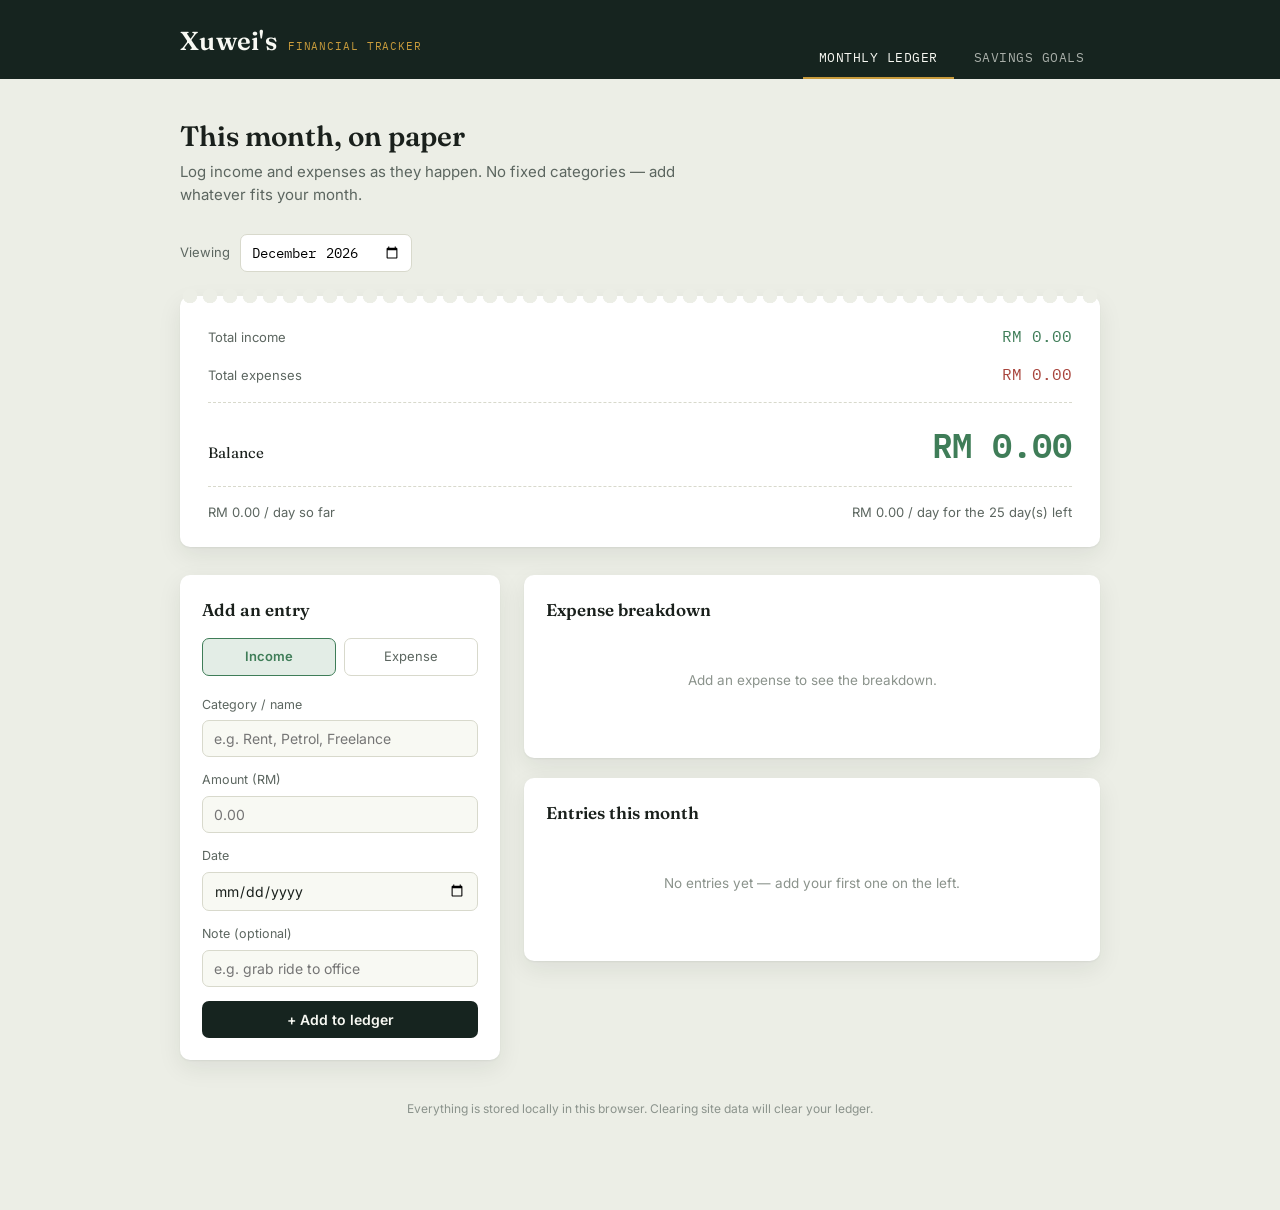
==== index.html @ 9a1a4941 "Update index.html" ====
<!DOCTYPE html>
<html lang="en">
<head>
<meta charset="UTF-8" />
<meta name="viewport" content="width=device-width, initial-scale=1.0" />
<title>Financial Tracker</title>
<meta name="description" content="A simple, self-hosted monthly budget tracker with flexible income and expenses." />
<link rel="preconnect" href="https://fonts.googleapis.com">
<link rel="preconnect" href="https://fonts.gstatic.com" crossorigin>
<link href="https://fonts.googleapis.com/css2?family=Fraunces:wght@500;600;700&family=Inter:wght@400;500;600&family=IBM+Plex+Mono:wght@400;500;600&display=swap" rel="stylesheet">
<link rel="stylesheet" href="style.css" />
</head>
<body>

<header class="topbar">
  <div class="topbar-inner">
    <div class="brand">
      <span class="brand-mark">Xuwei's</span>
      <span class="brand-sub">Financial Tracker</span>
    </div>
    <nav class="tabs">
      <a class="tab active" href="index.html">Monthly Ledger</a>
      <a class="tab" href="savings.html">Savings Goals</a>
    </nav>
  </div>
</header>

<main class="shell">
  <h1 class="page-title">This month, on paper</h1>
  <p class="page-lede">Log income and expenses as they happen. No fixed categories — add whatever fits your month.</p>

  <div class="month-picker">
    <label for="month-select" class="receipt-label">Viewing</label>
    <input type="month" id="month-select" />
  </div>

  <section class="receipt" aria-label="Monthly summary">
    <div class="receipt-row">
      <span class="receipt-label">Total income</span>
      <span class="receipt-figure income" id="total-income">RM 0.00</span>
    </div>
    <div class="receipt-row">
      <span class="receipt-label">Total expenses</span>
      <span class="receipt-figure expense" id="total-expense">RM 0.00</span>
    </div>
    <hr class="receipt-divider" />
    <div class="receipt-row">
      <span class="receipt-balance-label">Balance</span>
      <span class="receipt-balance-figure positive" id="balance-figure">RM 0.00</span>
    </div>
    <hr class="receipt-divider" />
    <div class="receipt-row">
      <span class="receipt-label" id="daily-avg">RM 0.00 / day so far</span>
      <span class="receipt-label" id="daily-left">—</span>
    </div>
  </section>

  <div class="grid-2">
    <div class="card">
      <h2 class="card-title">Add an entry</h2>
      <form id="txn-form">
        <div class="field radio-row">
          <label data-kind="income"><input type="radio" name="kind" value="income" checked /><span>Income</span></label>
          <label data-kind="expense"><input type="radio" name="kind" value="expense" /><span>Expense</span></label>
        </div>
        <div class="field">
          <label for="txn-category">Category / name</label>
          <input type="text" id="txn-category" placeholder="e.g. Rent, Petrol, Freelance" required />
        </div>
        <div class="field">
          <label for="txn-amount">Amount (RM)</label>
          <input type="number" id="txn-amount" min="0.01" step="0.01" placeholder="0.00" required />
        </div>
        <div class="field">
          <label for="txn-date">Date</label>
          <input type="date" id="txn-date" />
        </div>
        <div class="field">
          <label for="txn-note">Note (optional)</label>
          <input type="text" id="txn-note" placeholder="e.g. grab ride to office" />
        </div>
        <button type="submit" class="btn">+ Add to ledger</button>
      </form>
    </div>

    <div>
      <div class="card" style="margin-bottom:20px">
        <h2 class="card-title">Expense breakdown</h2>
        <div id="category-breakdown"></div>
      </div>

      <div class="card">
        <h2 class="card-title">Entries this month</h2>
        <ul class="ledger-list" id="ledger-list"></ul>
        <p class="empty-state" id="empty-state" style="display:none">No entries yet — add your first one on the left.</p>
      </div>
    </div>
  </div>

  <p class="footer-note">Everything is stored locally in this browser. Clearing site data will clear your ledger.</p>
</main>

<script src="app.js"></script>
</body>
</html>
---- style.css ----
/* ============================================================
   LEDGER — a personal finance tracker
   Design tokens
   ============================================================ */

:root {
  /* Color */
  --ink-900: #16241f;
  --ink-800: #1d2f28;
  --ink-700: #2c3b34;
  --paper-50: #eceee6;
  --paper-0: #f8f9f3;
  --card: #ffffff;
  --line: #d8d9cc;
  --gold-500: #c89b3c;
  --gold-600: #a97f2b;
  --green-600: #3f7d58;
  --green-100: #e3ede6;
  --brick-600: #a8443c;
  --brick-100: #f3e2df;
  --text-900: #1a201c;
  --text-600: #5c6660;
  --text-400: #8b938c;

  /* Type */
  --font-display: "Fraunces", Georgia, serif;
  --font-body: "Inter", -apple-system, BlinkMacSystemFont, sans-serif;
  --font-mono: "IBM Plex Mono", "Courier New", monospace;

  /* Layout */
  --radius: 10px;
  --shadow-card: 0 1px 2px rgba(22, 36, 31, 0.06), 0 8px 24px rgba(22, 36, 31, 0.08);
  --max-width: 960px;
}

@media (prefers-reduced-motion: reduce) {
  *, *::before, *::after {
    animation-duration: 0.001ms !important;
    transition-duration: 0.001ms !important;
  }
}

* { box-sizing: border-box; }

html { scroll-behavior: smooth; }

body {
  margin: 0;
  background: var(--paper-50);
  color: var(--text-900);
  font-family: var(--font-body);
  font-size: 15px;
  line-height: 1.5;
  -webkit-font-smoothing: antialiased;
}

::selection { background: var(--gold-500); color: var(--ink-900); }

:focus-visible {
  outline: 2px solid var(--gold-600);
  outline-offset: 2px;
}

/* ---------- Nav ---------- */

.topbar {
  background: var(--ink-900);
  color: var(--paper-0);
}

.topbar-inner {
  max-width: var(--max-width);
  margin: 0 auto;
  padding: 22px 20px 0;
  display: flex;
  flex-wrap: wrap;
  align-items: flex-end;
  justify-content: space-between;
  gap: 16px;
}

.brand {
  display: flex;
  align-items: baseline;
  gap: 10px;
  padding-bottom: 18px;
}

.brand-mark {
  font-family: var(--font-display);
  font-size: 26px;
  font-weight: 600;
  letter-spacing: 0.01em;
}

.brand-sub {
  font-family: var(--font-mono);
  font-size: 11px;
  letter-spacing: 0.08em;
  text-transform: uppercase;
  color: var(--gold-500);
}

.tabs {
  display: flex;
  gap: 4px;
}

.tab {
  font-family: var(--font-mono);
  font-size: 12.5px;
  letter-spacing: 0.04em;
  text-transform: uppercase;
  color: rgba(248, 249, 243, 0.65);
  text-decoration: none;
  padding: 10px 16px;
  border-bottom: 2px solid transparent;
  transition: color 0.15s ease, border-color 0.15s ease;
}

.tab:hover { color: var(--paper-0); }

.tab.active {
  color: var(--paper-0);
  border-bottom-color: var(--gold-500);
}

/* ---------- Shell ---------- */

.shell {
  max-width: var(--max-width);
  margin: 0 auto;
  padding: 32px 20px 80px;
}

.page-title {
  font-family: var(--font-display);
  font-size: 28px;
  font-weight: 600;
  margin: 4px 0 4px;
}

.page-lede {
  color: var(--text-600);
  margin: 0 0 28px;
  max-width: 56ch;
}

/* ---------- Receipt / ledger card (signature element) ---------- */

.receipt {
  background: var(--card);
  border-radius: var(--radius);
  box-shadow: var(--shadow-card);
  position: relative;
  padding: 28px 28px 24px;
  margin-bottom: 28px;
}

.receipt::before {
  content: "";
  position: absolute;
  top: -7px;
  left: 0;
  right: 0;
  height: 14px;
  background-image: radial-gradient(circle 7px at 10px 7px, var(--paper-50) 7px, transparent 7.5px);
  background-size: 20px 14px;
  background-repeat: repeat-x;
}

.receipt-row {
  display: flex;
  justify-content: space-between;
  align-items: baseline;
  gap: 16px;
}

.receipt-row + .receipt-row { margin-top: 14px; }

.receipt-divider {
  border: none;
  border-top: 1px dashed var(--line);
  margin: 16px 0;
}

.receipt-label {
  font-size: 13px;
  color: var(--text-600);
}

.receipt-figure {
  font-family: var(--font-mono);
  font-variant-numeric: tabular-nums;
  font-size: 16px;
}

.receipt-figure.income { color: var(--green-600); }
.receipt-figure.expense { color: var(--brick-600); }

.receipt-balance-label {
  font-family: var(--font-display);
  font-size: 15px;
  color: var(--text-900);
}

.receipt-balance-figure {
  font-family: var(--font-mono);
  font-variant-numeric: tabular-nums;
  font-size: 34px;
  font-weight: 600;
}

.receipt-balance-figure.positive { color: var(--green-600); }
.receipt-balance-figure.negative { color: var(--brick-600); }

/* ---------- Grid layout ---------- */

.grid-2 {
  display: grid;
  grid-template-columns: 320px 1fr;
  gap: 24px;
  align-items: start;
}

@media (max-width: 760px) {
  .grid-2 { grid-template-columns: 1fr; }
}

.card {
  background: var(--card);
  border-radius: var(--radius);
  box-shadow: var(--shadow-card);
  padding: 22px;
}

.card-title {
  font-family: var(--font-display);
  font-size: 17px;
  font-weight: 600;
  margin: 0 0 16px;
}

/* ---------- Forms ---------- */

.field { margin-bottom: 14px; }

.field label {
  display: block;
  font-size: 12.5px;
  color: var(--text-600);
  margin-bottom: 6px;
}

.field input,
.field select {
  width: 100%;
  padding: 9px 11px;
  border: 1px solid var(--line);
  border-radius: 7px;
  background: var(--paper-0);
  font-family: var(--font-body);
  font-size: 14px;
  color: var(--text-900);
}

.field input:focus,
.field select:focus {
  border-color: var(--gold-600);
}

.radio-row {
  display: flex;
  gap: 8px;
}

.radio-row label {
  flex: 1;
  text-align: center;
  padding: 8px 10px;
  border: 1px solid var(--line);
  border-radius: 7px;
  font-size: 13px;
  cursor: pointer;
  color: var(--text-600);
  transition: all 0.12s ease;
}

.radio-row input { display: none; }

.radio-row input:checked + span { font-weight: 600; }

.radio-row label:has(input:checked)[data-kind="income"] {
  background: var(--green-100);
  border-color: var(--green-600);
  color: var(--green-600);
}

.radio-row label:has(input:checked)[data-kind="expense"] {
  background: var(--brick-100);
  border-color: var(--brick-600);
  color: var(--brick-600);
}

.btn {
  display: inline-flex;
  align-items: center;
  justify-content: center;
  gap: 6px;
  width: 100%;
  padding: 10px 16px;
  border-radius: 7px;
  border: none;
  background: var(--ink-900);
  color: var(--paper-0);
  font-family: var(--font-body);
  font-size: 14px;
  font-weight: 600;
  cursor: pointer;
  transition: background 0.15s ease, transform 0.05s ease;
}

.btn:hover { background: var(--ink-700); }
.btn:active { transform: translateY(1px); }

.btn-ghost {
  background: transparent;
  color: var(--text-600);
  border: 1px solid var(--line);
}

.btn-ghost:hover { background: var(--paper-50); color: var(--text-900); }

/* ---------- Ledger list ---------- */

.ledger-list {
  list-style: none;
  margin: 0;
  padding: 0;
}

.ledger-item {
  display: grid;
  grid-template-columns: 1fr auto auto;
  align-items: center;
  gap: 14px;
  padding: 12px 0;
  border-bottom: 1px solid var(--line);
}

.ledger-item:last-child { border-bottom: none; }

.ledger-main {
  min-width: 0;
}

.ledger-category {
  font-weight: 600;
  font-size: 14px;
}

.ledger-meta {
  font-size: 12px;
  color: var(--text-400);
  font-family: var(--font-mono);
}

.ledger-amount {
  font-family: var(--font-mono);
  font-variant-numeric: tabular-nums;
  font-size: 14.5px;
  white-space: nowrap;
}

.ledger-amount.income { color: var(--green-600); }
.ledger-amount.expense { color: var(--brick-600); }

.ledger-delete {
  background: none;
  border: none;
  color: var(--text-400);
  cursor: pointer;
  font-size: 16px;
  line-height: 1;
  padding: 4px 6px;
  border-radius: 5px;
}

.ledger-delete:hover { color: var(--brick-600); background: var(--brick-100); }

.empty-state {
  text-align: center;
  padding: 32px 16px;
  color: var(--text-400);
  font-size: 13.5px;
}

/* ---------- Breakdown bars ---------- */

.bar-row { margin-bottom: 12px; }

.bar-row:last-child { margin-bottom: 0; }

.bar-label-row {
  display: flex;
  justify-content: space-between;
  font-size: 13px;
  margin-bottom: 5px;
}

.bar-label-row .amt {
  font-family: var(--font-mono);
  font-variant-numeric: tabular-nums;
  color: var(--text-600);
}

.bar-track {
  height: 7px;
  background: var(--paper-50);
  border-radius: 4px;
  overflow: hidden;
}

.bar-fill {
  height: 100%;
  background: var(--gold-500);
  border-radius: 4px;
  transition: width 0.3s ease;
}

/* ---------- Goal jars ---------- */

.goal-grid {
  display: grid;
  grid-template-columns: repeat(auto-fill, minmax(260px, 1fr));
  gap: 20px;
}

.goal-card {
  background: var(--card);
  border-radius: var(--radius);
  box-shadow: var(--shadow-card);
  padding: 22px;
  position: relative;
}

.goal-head {
  display: flex;
  justify-content: space-between;
  align-items: flex-start;
  margin-bottom: 14px;
}

.goal-name {
  font-family: var(--font-display);
  font-size: 17px;
  font-weight: 600;
}

.goal-jar {
  height: 12px;
  background: var(--paper-50);
  border-radius: 6px;
  overflow: hidden;
  margin: 12px 0 14px;
  border: 1px solid var(--line);
}

.goal-jar-fill {
  height: 100%;
  background: linear-gradient(90deg, var(--gold-500), var(--green-600));
  transition: width 0.4s ease;
}

.goal-stats {
  display: grid;
  grid-template-columns: 1fr 1fr;
  gap: 10px 16px;
  font-size: 12.5px;
}

.goal-stat-label { color: var(--text-400); margin-bottom: 2px; }

.goal-stat-value {
  font-family: var(--font-mono);
  font-variant-numeric: tabular-nums;
  font-size: 14px;
}

/* ---------- Month picker ---------- */

.month-picker {
  display: flex;
  align-items: center;
  gap: 10px;
  margin-bottom: 24px;
}

.month-picker input {
  padding: 8px 10px;
  border: 1px solid var(--line);
  border-radius: 7px;
  background: var(--card);
  font-family: var(--font-mono);
  font-size: 13.5px;
}

/* ---------- Footer ---------- */

.footer-note {
  text-align: center;
  color: var(--text-400);
  font-size: 12px;
  margin-top: 40px;
}
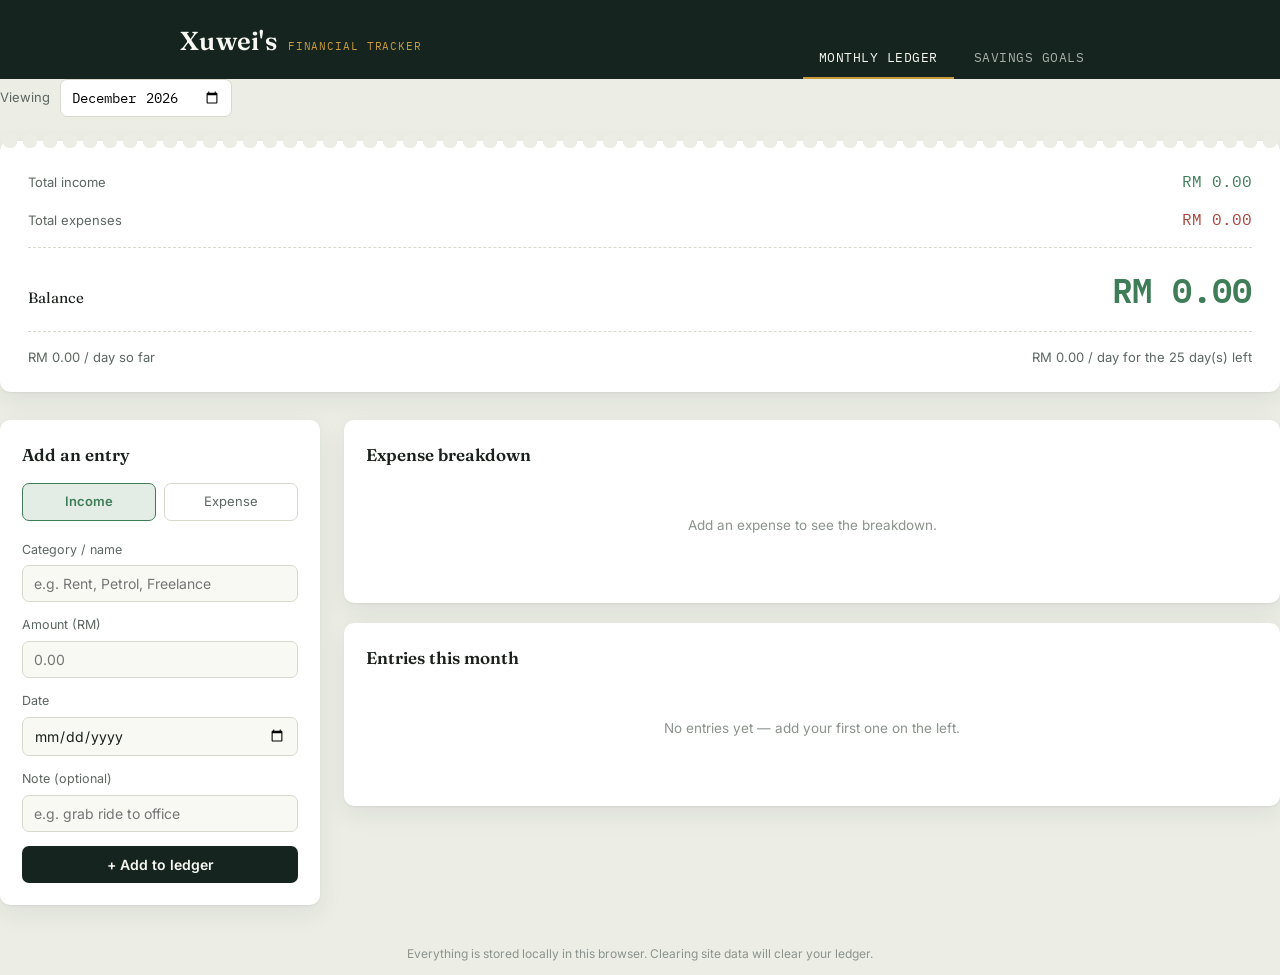
==== commit 776693ef: "Update index.html" ====
--- a/index.html
+++ b/index.html
@@ -24,10 +24,6 @@
     </nav>
   </div>
 </header>
-
-<main class="shell">
-  <h1 class="page-title">This month, on paper</h1>
-  <p class="page-lede">Log income and expenses as they happen. No fixed categories — add whatever fits your month.</p>
 
   <div class="month-picker">
     <label for="month-select" class="receipt-label">Viewing</label>
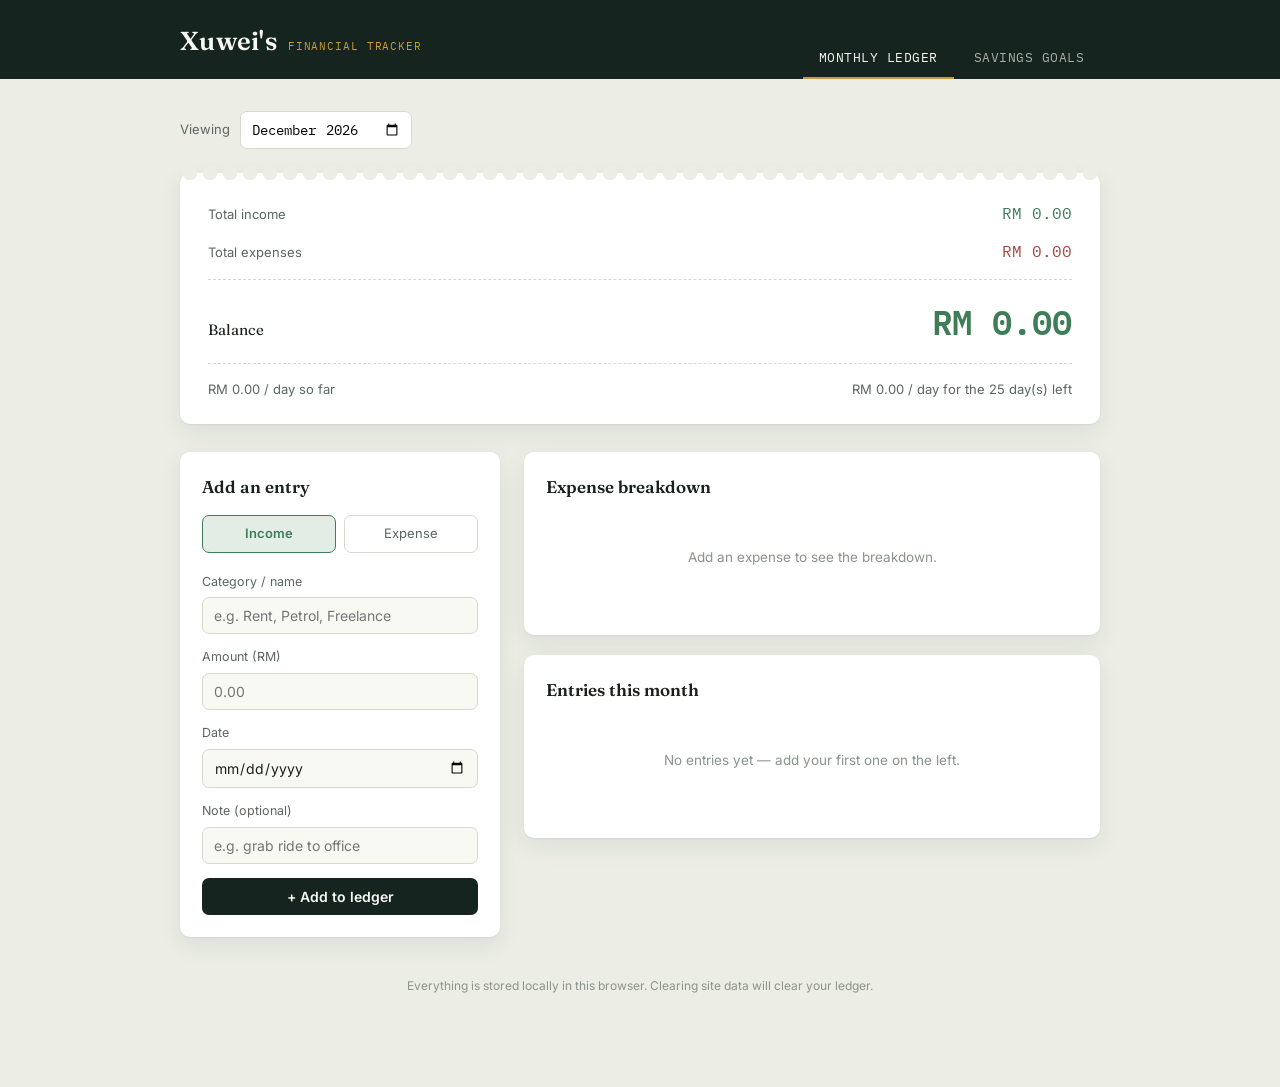
==== commit 79a588b7: "Update index.html" ====
--- a/index.html
+++ b/index.html
@@ -24,7 +24,7 @@
     </nav>
   </div>
 </header>
-
+<main class="shell">
   <div class="month-picker">
     <label for="month-select" class="receipt-label">Viewing</label>
     <input type="month" id="month-select" />
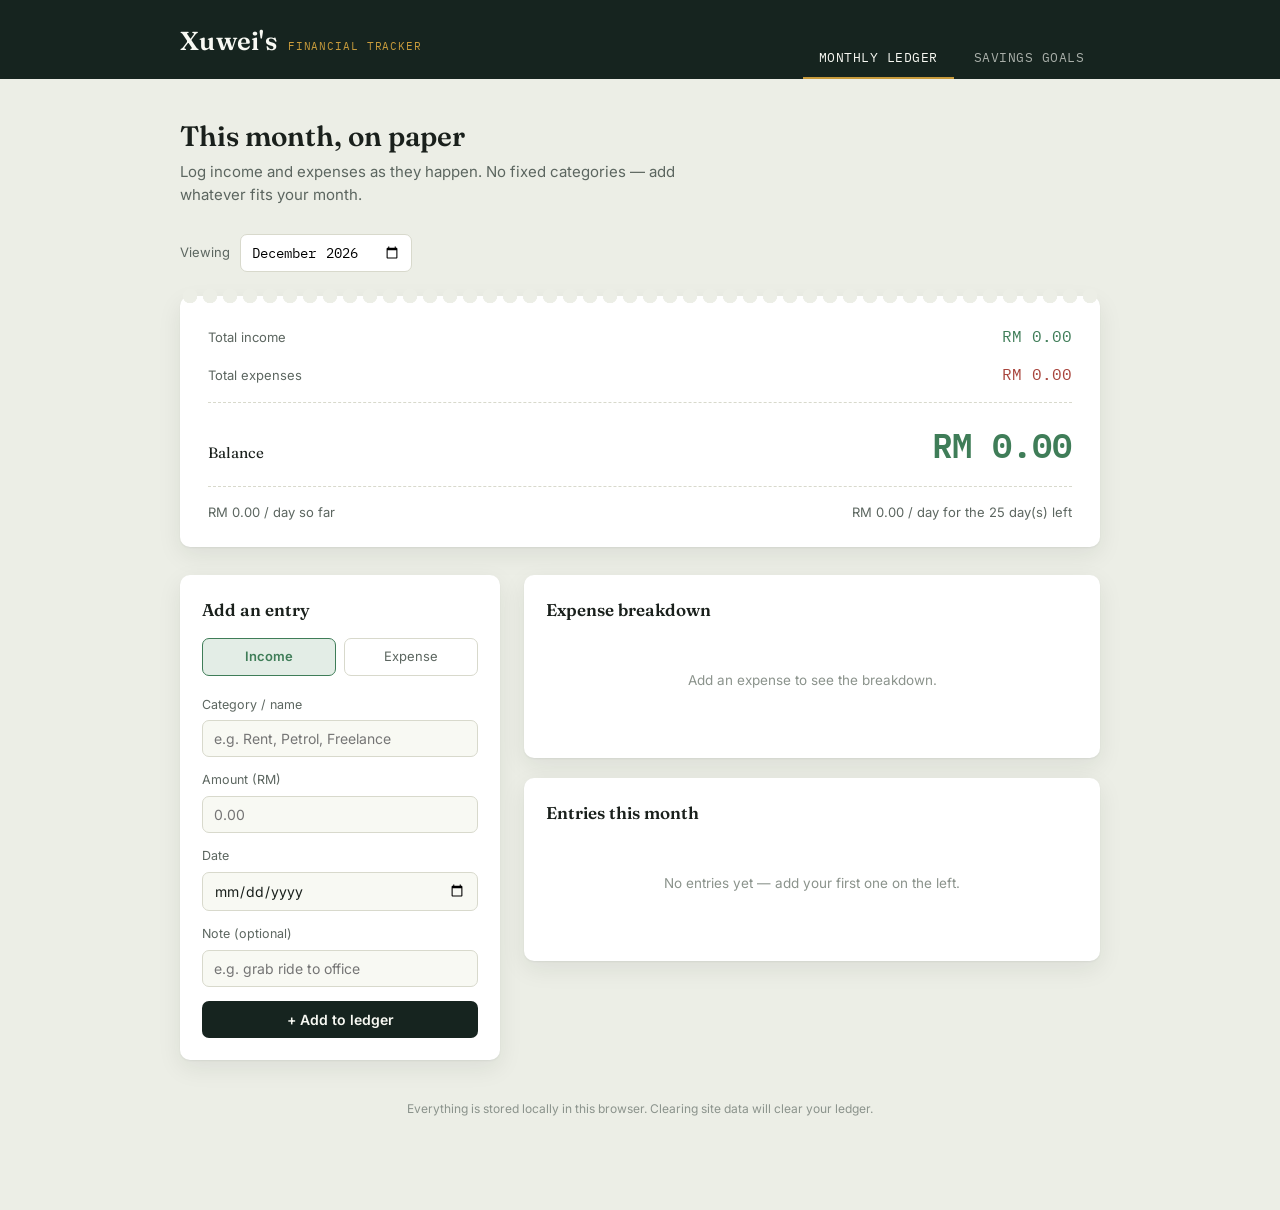
==== commit a6a907b7: "Update index.html" ====
--- a/index.html
+++ b/index.html
@@ -24,7 +24,11 @@
     </nav>
   </div>
 </header>
+  
 <main class="shell">
+  <h1 class="page-title">This month, on paper</h1>
+  <p class="page-lede">Log income and expenses as they happen. No fixed categories — add whatever fits your month.</p>
+  
   <div class="month-picker">
     <label for="month-select" class="receipt-label">Viewing</label>
     <input type="month" id="month-select" />
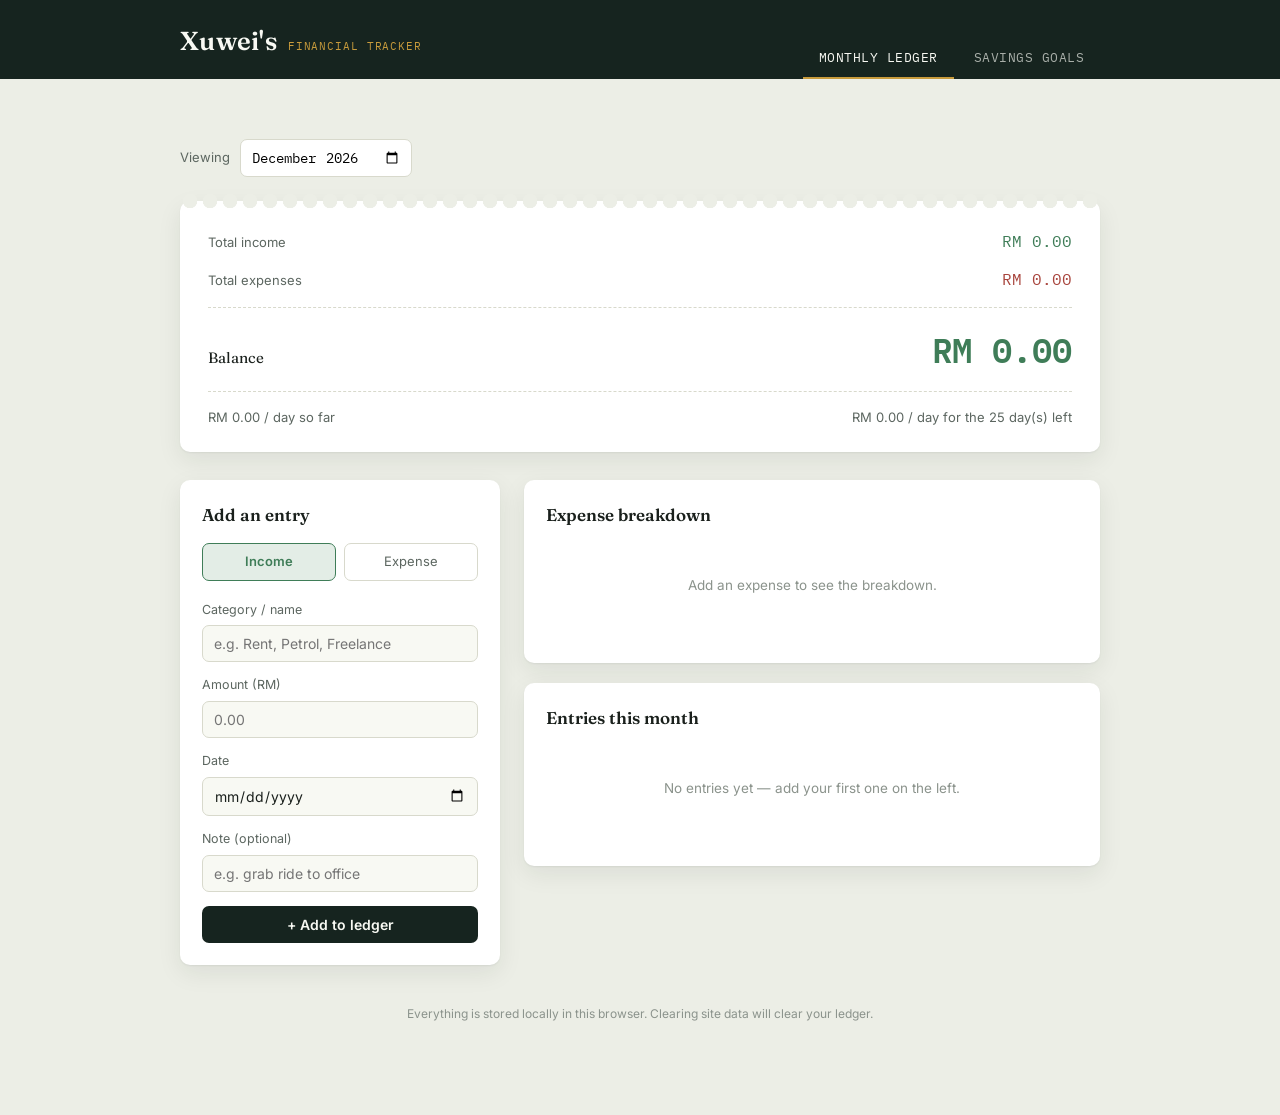
==== commit 22150898: "Update index.html" ====
--- a/index.html
+++ b/index.html
@@ -26,8 +26,8 @@
 </header>
   
 <main class="shell">
-  <h1 class="page-title">This month, on paper</h1>
-  <p class="page-lede">Log income and expenses as they happen. No fixed categories — add whatever fits your month.</p>
+  <h1 class="page-title"></h1>
+  <p class="page-lede"></p>
   
   <div class="month-picker">
     <label for="month-select" class="receipt-label">Viewing</label>
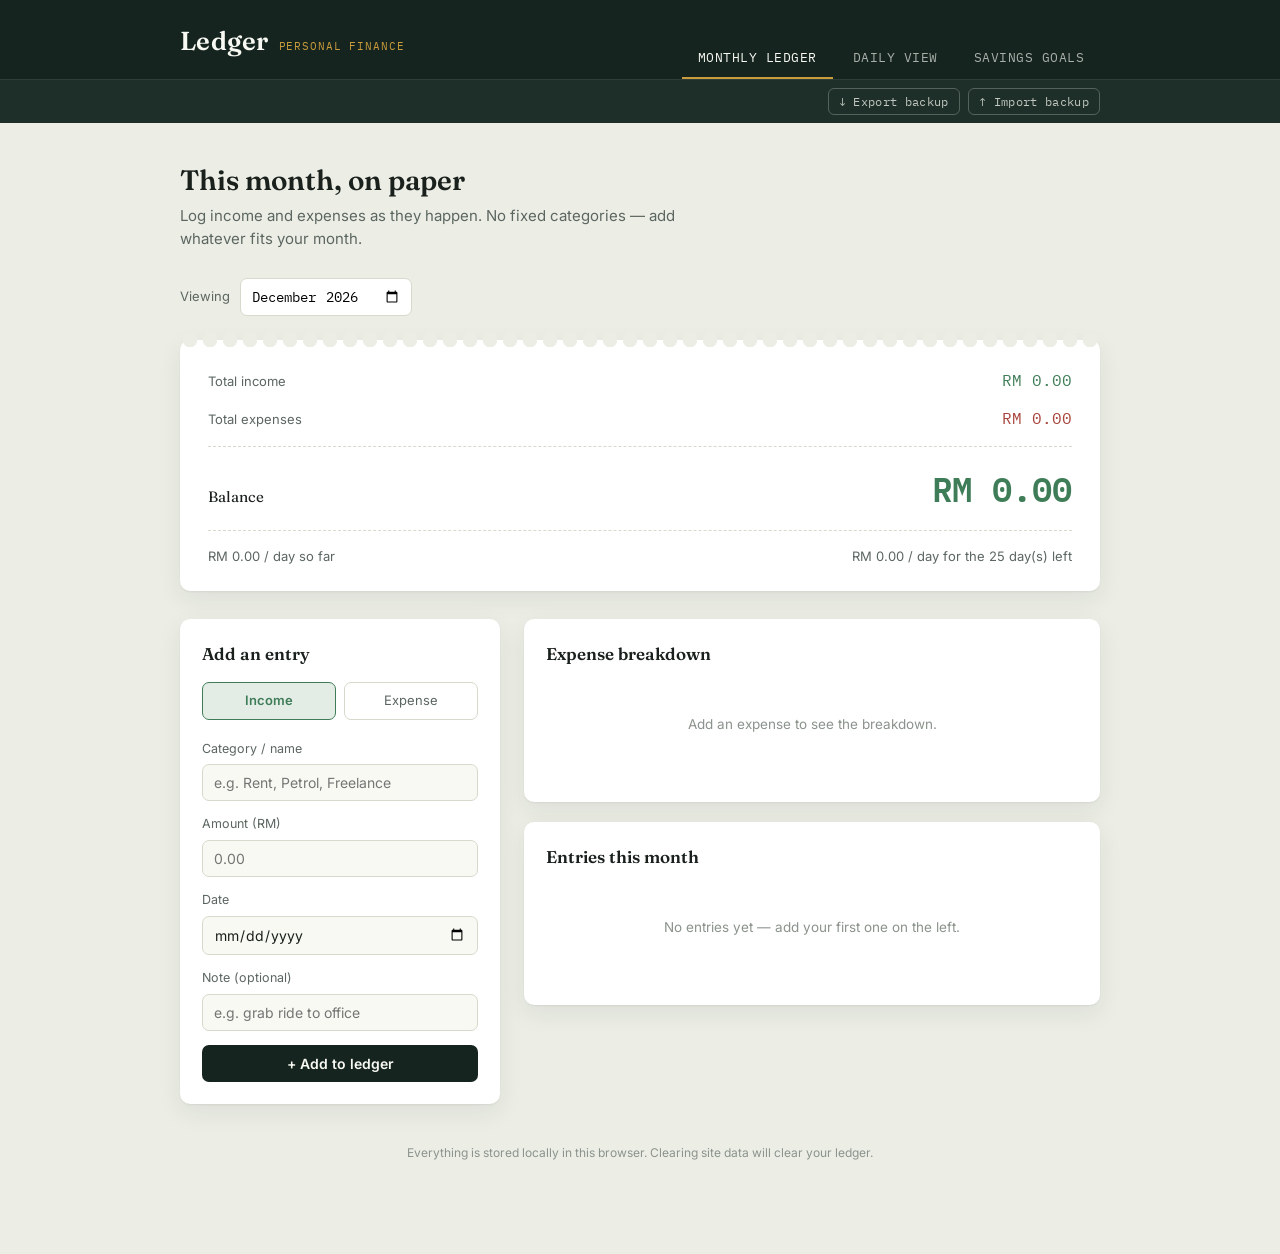
==== commit c2fb5de5: "Add files via upload" ====
--- a/index.html
+++ b/index.html
@@ -3,7 +3,7 @@
 <head>
 <meta charset="UTF-8" />
 <meta name="viewport" content="width=device-width, initial-scale=1.0" />
-<title>Financial Tracker</title>
+<title>Ledger — Monthly Budget</title>
 <meta name="description" content="A simple, self-hosted monthly budget tracker with flexible income and expenses." />
 <link rel="preconnect" href="https://fonts.googleapis.com">
 <link rel="preconnect" href="https://fonts.gstatic.com" crossorigin>
@@ -15,20 +15,28 @@
 <header class="topbar">
   <div class="topbar-inner">
     <div class="brand">
-      <span class="brand-mark">Xuwei's</span>
-      <span class="brand-sub">Financial Tracker</span>
+      <span class="brand-mark">Ledger</span>
+      <span class="brand-sub">Personal finance</span>
     </div>
     <nav class="tabs">
       <a class="tab active" href="index.html">Monthly Ledger</a>
+      <a class="tab" href="daily.html">Daily View</a>
       <a class="tab" href="savings.html">Savings Goals</a>
     </nav>
   </div>
+  <div class="backup-bar">
+    <div class="backup-bar-inner">
+      <button class="backup-btn" id="export-btn">↓ Export backup</button>
+      <button class="backup-btn" id="import-btn">↑ Import backup</button>
+      <input type="file" id="import-input" accept="application/json" hidden />
+    </div>
+  </div>
 </header>
-  
+
 <main class="shell">
-  <h1 class="page-title"></h1>
-  <p class="page-lede"></p>
-  
+  <h1 class="page-title">This month, on paper</h1>
+  <p class="page-lede">Log income and expenses as they happen. No fixed categories — add whatever fits your month.</p>
+
   <div class="month-picker">
     <label for="month-select" class="receipt-label">Viewing</label>
     <input type="month" id="month-select" />
--- a/style.css
+++ b/style.css
@@ -125,6 +125,130 @@
   border-bottom-color: var(--gold-500);
 }
 
+/* ---------- Backup bar ---------- */
+
+.backup-bar {
+  background: var(--ink-800);
+  border-top: 1px solid rgba(248, 249, 243, 0.08);
+}
+
+.backup-bar-inner {
+  max-width: var(--max-width);
+  margin: 0 auto;
+  padding: 8px 20px;
+  display: flex;
+  justify-content: flex-end;
+  gap: 8px;
+}
+
+.backup-btn {
+  font-family: var(--font-mono);
+  font-size: 11.5px;
+  letter-spacing: 0.03em;
+  background: transparent;
+  border: 1px solid rgba(248, 249, 243, 0.25);
+  color: rgba(248, 249, 243, 0.75);
+  padding: 5px 10px;
+  border-radius: 6px;
+  cursor: pointer;
+  transition: all 0.15s ease;
+}
+
+.backup-btn:hover {
+  border-color: var(--gold-500);
+  color: var(--gold-500);
+}
+
+/* ---------- Daily view ---------- */
+
+.day-block {
+  border-bottom: 1px solid var(--line);
+  padding: 14px 0;
+}
+
+.day-block:last-child { border-bottom: none; }
+
+.day-head {
+  display: flex;
+  justify-content: space-between;
+  align-items: baseline;
+  cursor: default;
+}
+
+.day-date {
+  font-family: var(--font-mono);
+  font-size: 13.5px;
+  font-weight: 600;
+}
+
+.day-weekday {
+  font-family: var(--font-mono);
+  font-size: 11.5px;
+  color: var(--text-400);
+  margin-left: 6px;
+}
+
+.day-total {
+  font-family: var(--font-mono);
+  font-variant-numeric: tabular-nums;
+  font-size: 14px;
+}
+
+.day-total.positive { color: var(--green-600); }
+.day-total.negative { color: var(--brick-600); }
+.day-total.zero { color: var(--text-400); }
+
+.day-entries {
+  margin-top: 8px;
+  padding-left: 2px;
+}
+
+.day-entry {
+  display: flex;
+  justify-content: space-between;
+  gap: 12px;
+  font-size: 13px;
+  padding: 4px 0;
+  color: var(--text-600);
+}
+
+.day-entry .amt {
+  font-family: var(--font-mono);
+  font-variant-numeric: tabular-nums;
+  white-space: nowrap;
+}
+
+.day-entry .amt.income { color: var(--green-600); }
+.day-entry .amt.expense { color: var(--brick-600); }
+
+.toggle-row {
+  display: flex;
+  align-items: center;
+  gap: 8px;
+  margin-bottom: 20px;
+  font-size: 13px;
+  color: var(--text-600);
+}
+
+.month-summary-strip {
+  display: flex;
+  gap: 24px;
+  margin-bottom: 20px;
+  flex-wrap: wrap;
+}
+
+.month-summary-strip .stat-label {
+  font-size: 11.5px;
+  color: var(--text-400);
+  margin-bottom: 2px;
+}
+
+.month-summary-strip .stat-value {
+  font-family: var(--font-mono);
+  font-variant-numeric: tabular-nums;
+  font-size: 16px;
+}
+
 /* ---------- Shell ---------- */
 
 .shell {
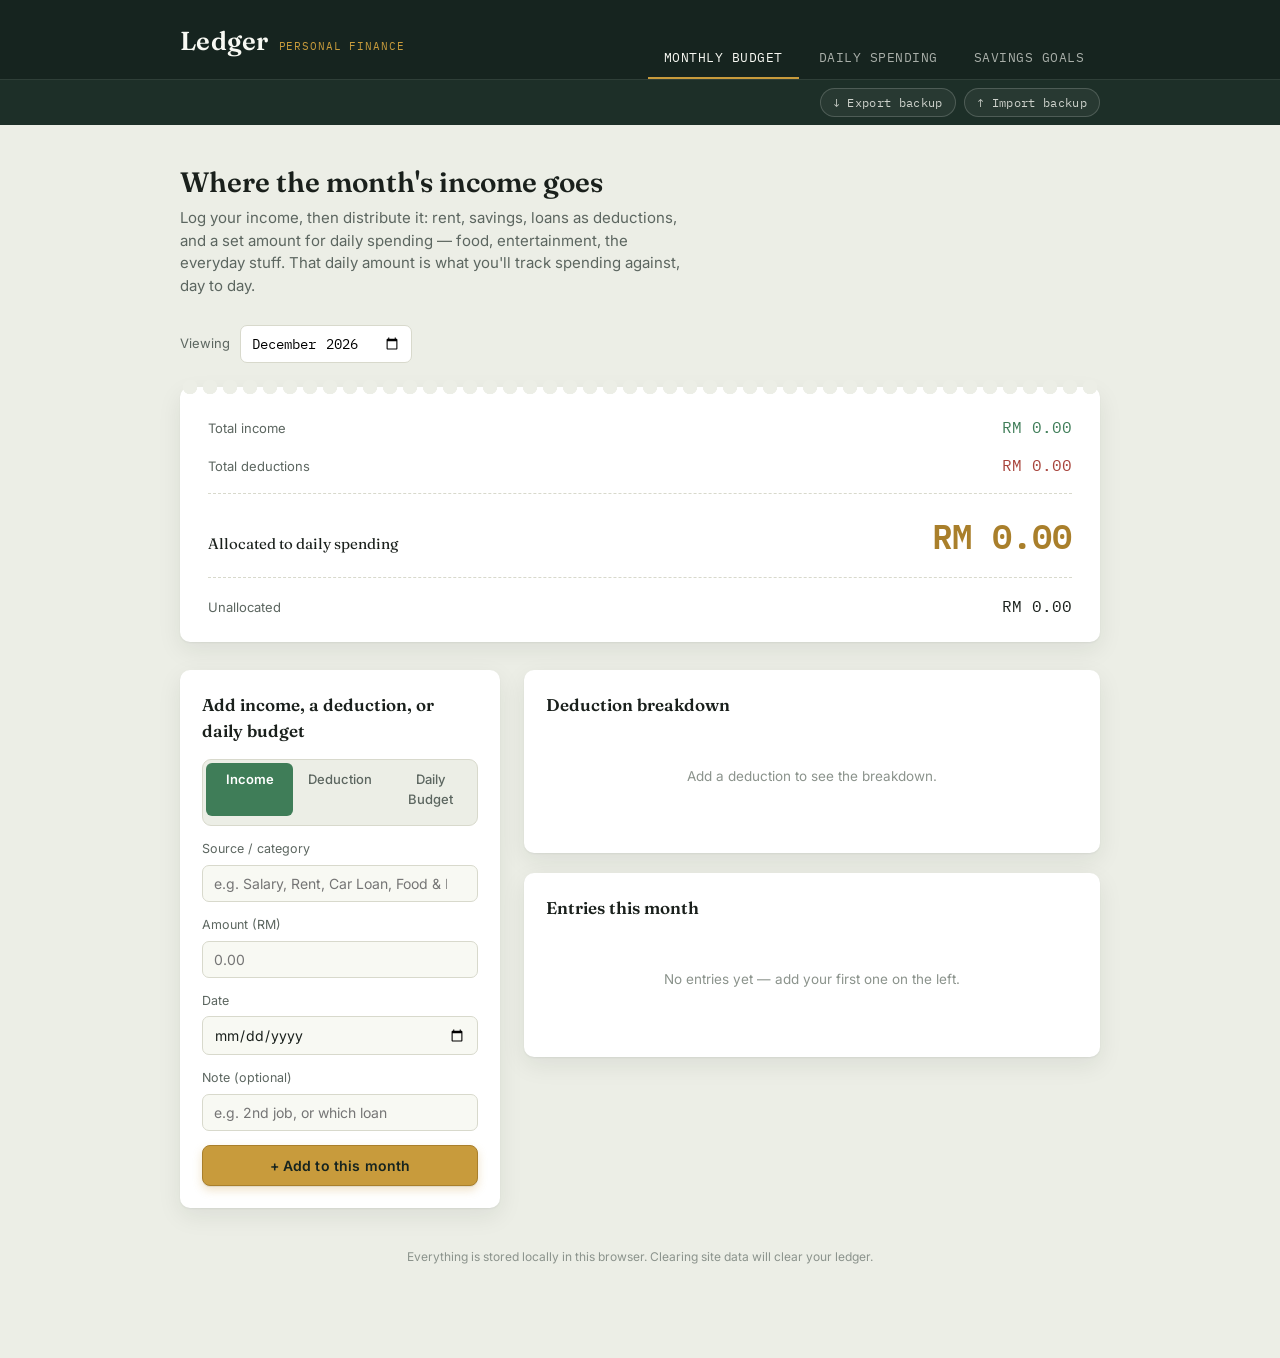
==== commit 96b2f8e4: "Add files via upload" ====
--- a/index.html
+++ b/index.html
@@ -4,7 +4,7 @@
 <meta charset="UTF-8" />
 <meta name="viewport" content="width=device-width, initial-scale=1.0" />
 <title>Ledger — Monthly Budget</title>
-<meta name="description" content="A simple, self-hosted monthly budget tracker with flexible income and expenses." />
+<meta name="description" content="Track income and deductions to see what's left to spend each day." />
 <link rel="preconnect" href="https://fonts.googleapis.com">
 <link rel="preconnect" href="https://fonts.gstatic.com" crossorigin>
 <link href="https://fonts.googleapis.com/css2?family=Fraunces:wght@500;600;700&family=Inter:wght@400;500;600&family=IBM+Plex+Mono:wght@400;500;600&display=swap" rel="stylesheet">
@@ -19,8 +19,8 @@
       <span class="brand-sub">Personal finance</span>
     </div>
     <nav class="tabs">
-      <a class="tab active" href="index.html">Monthly Ledger</a>
-      <a class="tab" href="daily.html">Daily View</a>
+      <a class="tab active" href="index.html">Monthly Budget</a>
+      <a class="tab" href="daily.html">Daily Spending</a>
       <a class="tab" href="savings.html">Savings Goals</a>
     </nav>
   </div>
@@ -34,8 +34,8 @@
 </header>
 
 <main class="shell">
-  <h1 class="page-title">This month, on paper</h1>
-  <p class="page-lede">Log income and expenses as they happen. No fixed categories — add whatever fits your month.</p>
+  <h1 class="page-title">Where the month's income goes</h1>
+  <p class="page-lede">Log your income, then distribute it: rent, savings, loans as deductions, and a set amount for daily spending — food, entertainment, the everyday stuff. That daily amount is what you'll track spending against, day to day.</p>
 
   <div class="month-picker">
     <label for="month-select" class="receipt-label">Viewing</label>
@@ -48,32 +48,46 @@
       <span class="receipt-figure income" id="total-income">RM 0.00</span>
     </div>
     <div class="receipt-row">
-      <span class="receipt-label">Total expenses</span>
-      <span class="receipt-figure expense" id="total-expense">RM 0.00</span>
+      <span class="receipt-label">Total deductions</span>
+      <span class="receipt-figure expense" id="total-deduction">RM 0.00</span>
     </div>
     <hr class="receipt-divider" />
     <div class="receipt-row">
-      <span class="receipt-balance-label">Balance</span>
-      <span class="receipt-balance-figure positive" id="balance-figure">RM 0.00</span>
+      <span class="receipt-balance-label">Allocated to daily spending</span>
+      <span class="receipt-balance-figure" id="daily-budget-figure" style="color:var(--gold-600)">RM 0.00</span>
     </div>
     <hr class="receipt-divider" />
     <div class="receipt-row">
-      <span class="receipt-label" id="daily-avg">RM 0.00 / day so far</span>
-      <span class="receipt-label" id="daily-left">—</span>
+      <span class="receipt-label">Unallocated</span>
+      <span class="receipt-figure" id="unallocated-figure">RM 0.00</span>
     </div>
   </section>
 
   <div class="grid-2">
     <div class="card">
-      <h2 class="card-title">Add an entry</h2>
+      <h2 class="card-title">Add income, a deduction, or daily budget</h2>
       <form id="txn-form">
         <div class="field radio-row">
           <label data-kind="income"><input type="radio" name="kind" value="income" checked /><span>Income</span></label>
-          <label data-kind="expense"><input type="radio" name="kind" value="expense" /><span>Expense</span></label>
+          <label data-kind="deduction"><input type="radio" name="kind" value="deduction" /><span>Deduction</span></label>
+          <label data-kind="budget"><input type="radio" name="kind" value="budget" /><span>Daily Budget</span></label>
         </div>
         <div class="field">
-          <label for="txn-category">Category / name</label>
-          <input type="text" id="txn-category" placeholder="e.g. Rent, Petrol, Freelance" required />
+          <label for="txn-category">Source / category</label>
+          <input type="text" id="txn-category" placeholder="e.g. Salary, Rent, Car Loan, Food & Entertainment" list="txn-suggestions" required />
+          <datalist id="txn-suggestions">
+            <option value="Salary"></option>
+            <option value="Side income"></option>
+            <option value="Freelance"></option>
+            <option value="Bonus"></option>
+            <option value="Rent"></option>
+            <option value="Utilities"></option>
+            <option value="Loan repayment"></option>
+            <option value="Savings"></option>
+            <option value="Insurance"></option>
+            <option value="Subscriptions"></option>
+            <option value="Food & Entertainment"></option>
+          </datalist>
         </div>
         <div class="field">
           <label for="txn-amount">Amount (RM)</label>
@@ -85,15 +99,15 @@
         </div>
         <div class="field">
           <label for="txn-note">Note (optional)</label>
-          <input type="text" id="txn-note" placeholder="e.g. grab ride to office" />
+          <input type="text" id="txn-note" placeholder="e.g. 2nd job, or which loan" />
         </div>
-        <button type="submit" class="btn">+ Add to ledger</button>
+        <button type="submit" class="btn">+ Add to this month</button>
       </form>
     </div>
 
     <div>
       <div class="card" style="margin-bottom:20px">
-        <h2 class="card-title">Expense breakdown</h2>
+        <h2 class="card-title">Deduction breakdown</h2>
         <div id="category-breakdown"></div>
       </div>
 
--- a/style.css
+++ b/style.css
@@ -142,14 +142,17 @@
 }
 
 .backup-btn {
+  display: inline-flex;
+  align-items: center;
+  gap: 5px;
   font-family: var(--font-mono);
   font-size: 11.5px;
   letter-spacing: 0.03em;
-  background: transparent;
-  border: 1px solid rgba(248, 249, 243, 0.25);
-  color: rgba(248, 249, 243, 0.75);
-  padding: 5px 10px;
-  border-radius: 6px;
+  background: rgba(248, 249, 243, 0.05);
+  border: 1px solid rgba(248, 249, 243, 0.18);
+  color: rgba(248, 249, 243, 0.8);
+  padding: 6px 12px;
+  border-radius: 20px;
   cursor: pointer;
   transition: all 0.15s ease;
 }
@@ -157,6 +160,7 @@
 .backup-btn:hover {
   border-color: var(--gold-500);
   color: var(--gold-500);
+  background: rgba(200, 155, 60, 0.1);
 }
 
 /* ---------- Daily view ---------- */
@@ -220,6 +224,13 @@
 
 .day-entry .amt.income { color: var(--green-600); }
 .day-entry .amt.expense { color: var(--brick-600); }
+
+.day-entry-right {
+  display: flex;
+  align-items: center;
+  gap: 6px;
+  flex-shrink: 0;
+}
 
 .toggle-row {
   display: flex;
@@ -321,6 +332,7 @@
 
 .receipt-figure.income { color: var(--green-600); }
 .receipt-figure.expense { color: var(--brick-600); }
+.receipt-figure.budget { color: var(--gold-600); }
 
 .receipt-balance-label {
   font-family: var(--font-display);
@@ -395,19 +407,23 @@
 
 .radio-row {
   display: flex;
-  gap: 8px;
+  gap: 3px;
+  padding: 3px;
+  background: var(--paper-50);
+  border: 1px solid var(--line);
+  border-radius: 9px;
 }
 
 .radio-row label {
   flex: 1;
   text-align: center;
-  padding: 8px 10px;
-  border: 1px solid var(--line);
-  border-radius: 7px;
+  padding: 7px 10px;
+  border-radius: 6px;
   font-size: 13px;
+  font-weight: 500;
   cursor: pointer;
   color: var(--text-600);
-  transition: all 0.12s ease;
+  transition: background 0.15s ease, color 0.15s ease;
 }
 
 .radio-row input { display: none; }
@@ -415,15 +431,18 @@
 .radio-row input:checked + span { font-weight: 600; }
 
 .radio-row label:has(input:checked)[data-kind="income"] {
-  background: var(--green-100);
-  border-color: var(--green-600);
-  color: var(--green-600);
-}
-
-.radio-row label:has(input:checked)[data-kind="expense"] {
-  background: var(--brick-100);
-  border-color: var(--brick-600);
-  color: var(--brick-600);
+  background: var(--green-600);
+  color: #fff;
+}
+
+.radio-row label:has(input:checked)[data-kind="deduction"] {
+  background: var(--brick-600);
+  color: #fff;
+}
+
+.radio-row label:has(input:checked)[data-kind="budget"] {
+  background: var(--gold-500);
+  color: var(--ink-900);
 }
 
 .btn {
@@ -432,28 +451,43 @@
   justify-content: center;
   gap: 6px;
   width: 100%;
-  padding: 10px 16px;
-  border-radius: 7px;
-  border: none;
-  background: var(--ink-900);
-  color: var(--paper-0);
+  padding: 11px 18px;
+  border-radius: 8px;
+  border: 1px solid var(--gold-600);
+  background: var(--gold-500);
+  color: var(--ink-900);
   font-family: var(--font-body);
   font-size: 14px;
   font-weight: 600;
+  letter-spacing: 0.01em;
   cursor: pointer;
-  transition: background 0.15s ease, transform 0.05s ease;
-}
-
-.btn:hover { background: var(--ink-700); }
-.btn:active { transform: translateY(1px); }
+  box-shadow: 0 1px 0 rgba(22, 36, 31, 0.08), 0 4px 10px rgba(200, 155, 60, 0.28);
+  transition: background 0.15s ease, box-shadow 0.15s ease, transform 0.05s ease;
+}
+
+.btn:hover {
+  background: var(--gold-600);
+  box-shadow: 0 1px 0 rgba(22, 36, 31, 0.08), 0 6px 14px rgba(200, 155, 60, 0.36);
+}
+
+.btn:active {
+  transform: translateY(1px);
+  box-shadow: 0 1px 0 rgba(22, 36, 31, 0.08);
+}
 
 .btn-ghost {
-  background: transparent;
+  background: var(--card);
   color: var(--text-600);
   border: 1px solid var(--line);
-}
-
-.btn-ghost:hover { background: var(--paper-50); color: var(--text-900); }
+  box-shadow: none;
+}
+
+.btn-ghost:hover {
+  background: var(--paper-50);
+  color: var(--text-900);
+  border-color: var(--text-400);
+  box-shadow: none;
+}
 
 /* ---------- Ledger list ---------- */
 
@@ -498,19 +532,30 @@
 
 .ledger-amount.income { color: var(--green-600); }
 .ledger-amount.expense { color: var(--brick-600); }
+.ledger-amount.budget { color: var(--gold-600); }
 
 .ledger-delete {
+  display: inline-flex;
+  align-items: center;
+  justify-content: center;
+  width: 26px;
+  height: 26px;
+  flex-shrink: 0;
   background: none;
-  border: none;
+  border: 1px solid transparent;
   color: var(--text-400);
   cursor: pointer;
-  font-size: 16px;
+  font-size: 13px;
   line-height: 1;
-  padding: 4px 6px;
-  border-radius: 5px;
-}
-
-.ledger-delete:hover { color: var(--brick-600); background: var(--brick-100); }
+  border-radius: 50%;
+  transition: all 0.15s ease;
+}
+
+.ledger-delete:hover {
+  color: var(--brick-600);
+  background: var(--brick-100);
+  border-color: var(--brick-600);
+}
 
 .empty-state {
   text-align: center;
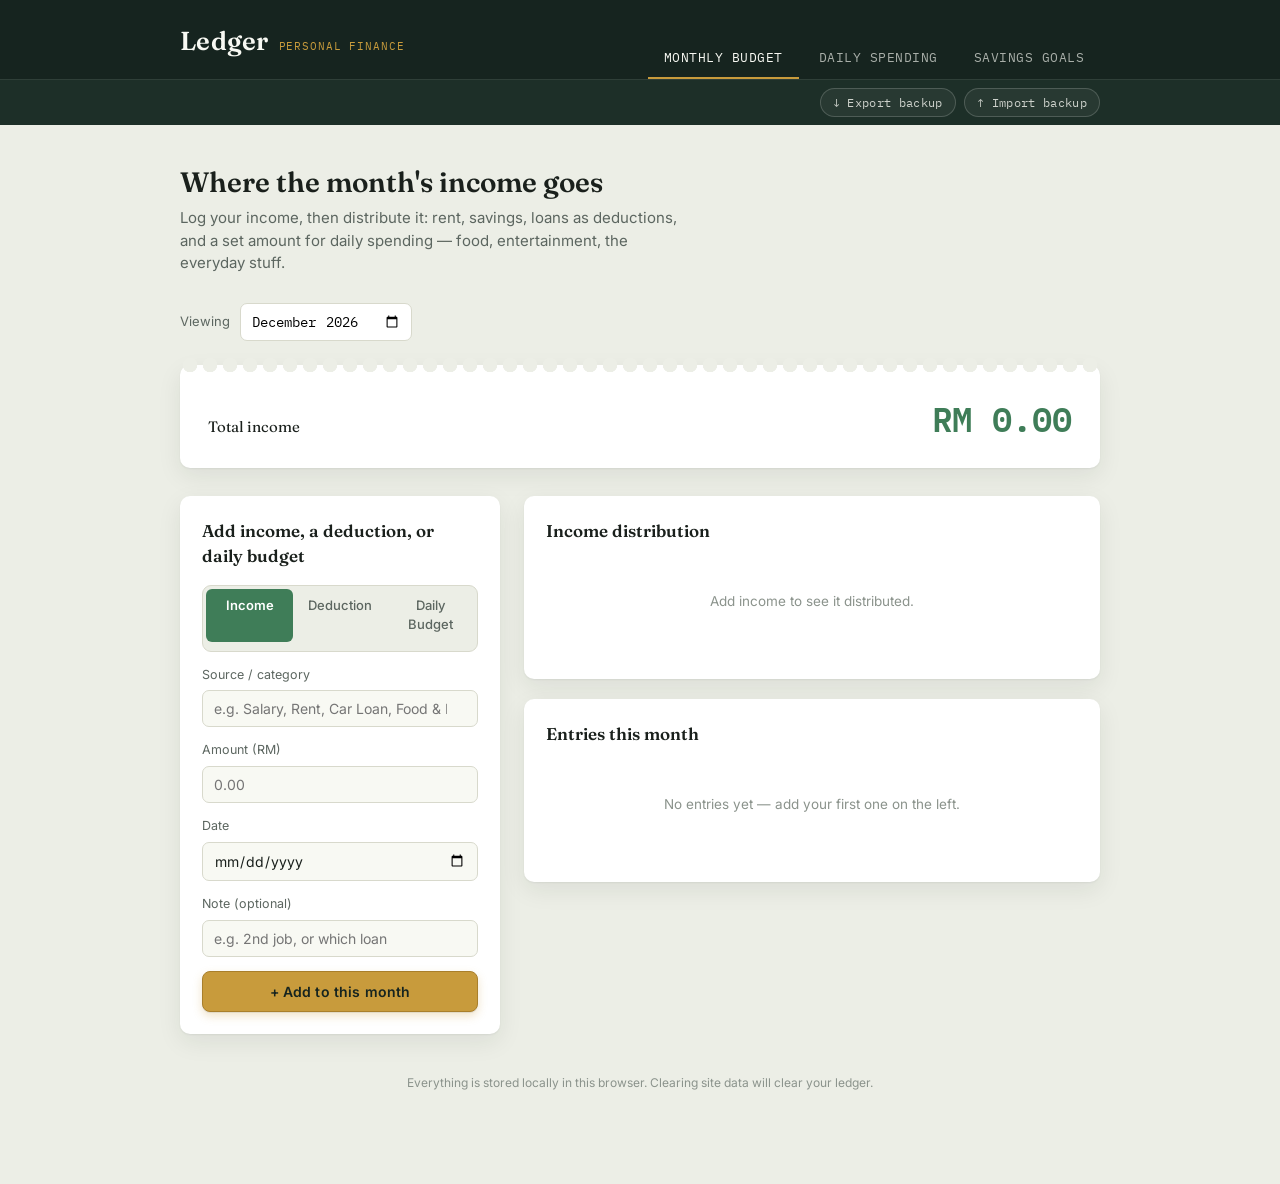
==== commit 6f1dfa58: "Add files via upload" ====
--- a/index.html
+++ b/index.html
@@ -35,31 +35,17 @@
 
 <main class="shell">
   <h1 class="page-title">Where the month's income goes</h1>
-  <p class="page-lede">Log your income, then distribute it: rent, savings, loans as deductions, and a set amount for daily spending — food, entertainment, the everyday stuff. That daily amount is what you'll track spending against, day to day.</p>
+  <p class="page-lede">Log your income, then distribute it: rent, savings, loans as deductions, and a set amount for daily spending — food, entertainment, the everyday stuff.</p>
 
   <div class="month-picker">
     <label for="month-select" class="receipt-label">Viewing</label>
     <input type="month" id="month-select" />
   </div>
 
-  <section class="receipt" aria-label="Monthly summary">
+  <section class="receipt" aria-label="Monthly income">
     <div class="receipt-row">
-      <span class="receipt-label">Total income</span>
-      <span class="receipt-figure income" id="total-income">RM 0.00</span>
-    </div>
-    <div class="receipt-row">
-      <span class="receipt-label">Total deductions</span>
-      <span class="receipt-figure expense" id="total-deduction">RM 0.00</span>
-    </div>
-    <hr class="receipt-divider" />
-    <div class="receipt-row">
-      <span class="receipt-balance-label">Allocated to daily spending</span>
-      <span class="receipt-balance-figure" id="daily-budget-figure" style="color:var(--gold-600)">RM 0.00</span>
-    </div>
-    <hr class="receipt-divider" />
-    <div class="receipt-row">
-      <span class="receipt-label">Unallocated</span>
-      <span class="receipt-figure" id="unallocated-figure">RM 0.00</span>
+      <span class="receipt-balance-label">Total income</span>
+      <span class="receipt-balance-figure positive" id="total-income">RM 0.00</span>
     </div>
   </section>
 
@@ -107,7 +93,7 @@
 
     <div>
       <div class="card" style="margin-bottom:20px">
-        <h2 class="card-title">Deduction breakdown</h2>
+        <h2 class="card-title">Income distribution</h2>
         <div id="category-breakdown"></div>
       </div>
 
